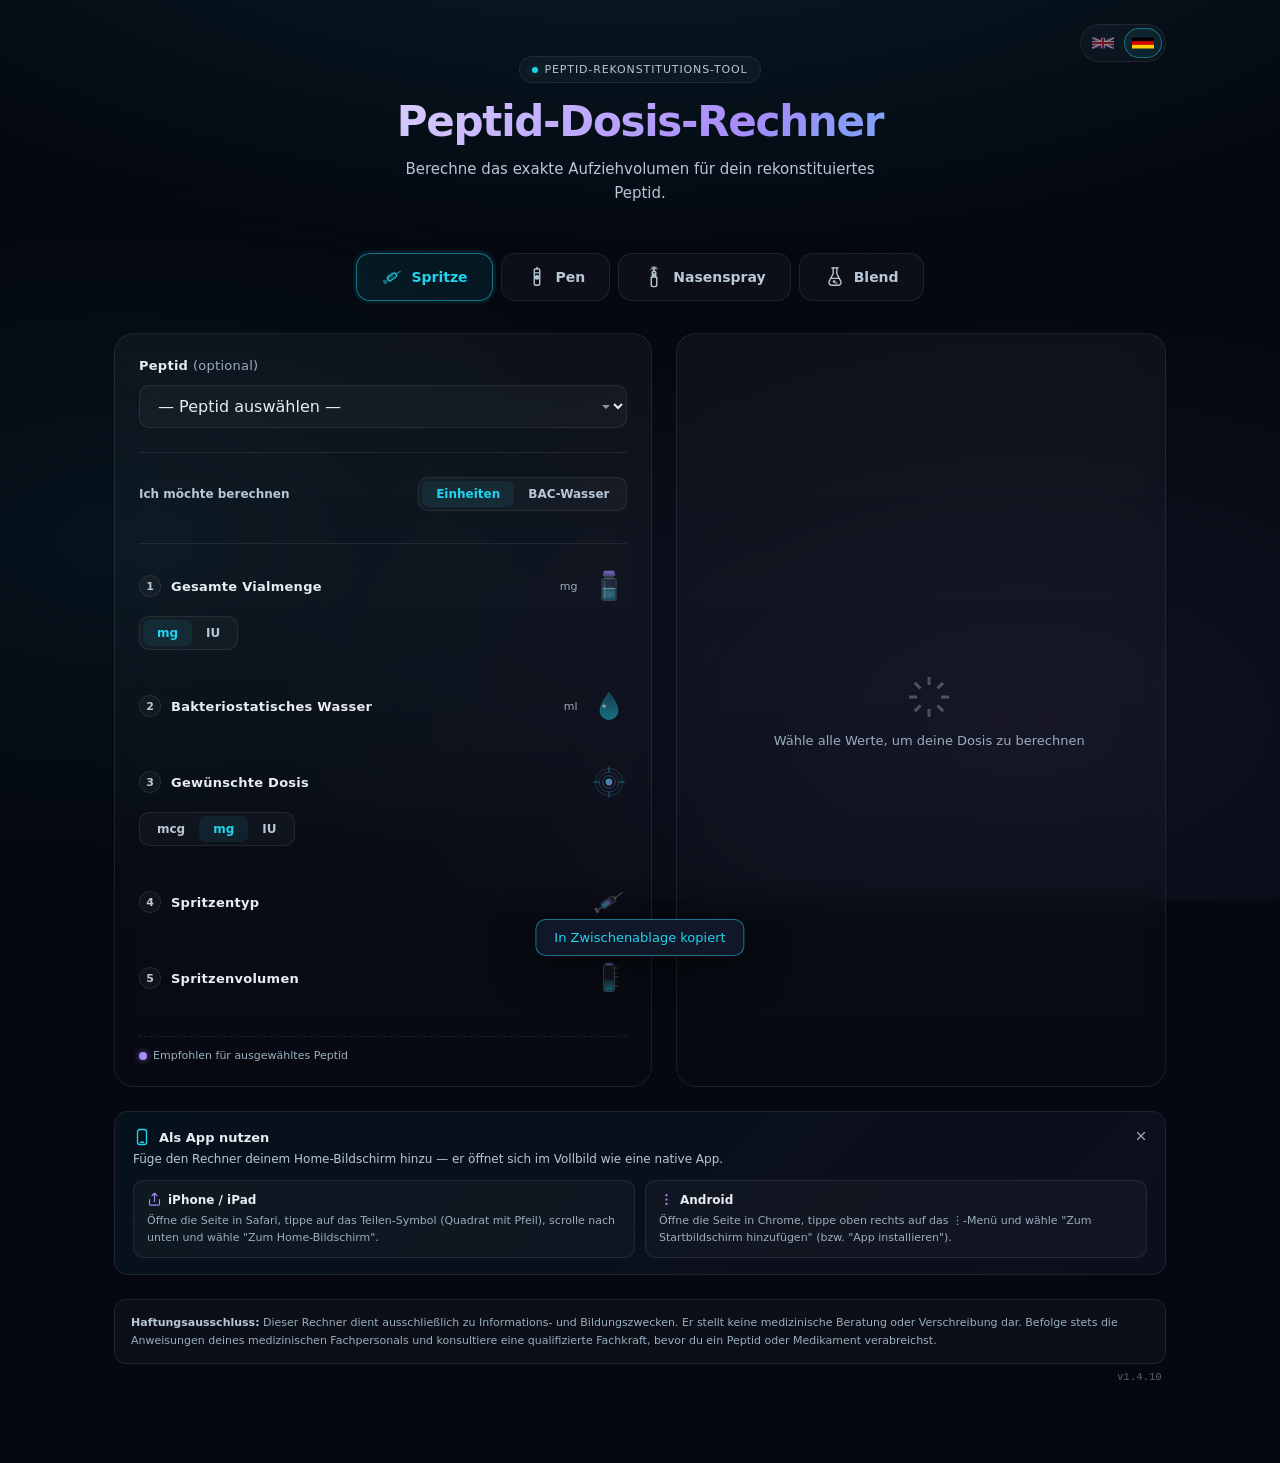
==== peptide-calculator/index.html @ 0750a454 "chore: redirect old /peptide-calculator/ path to the site root The repo was renamed to peptidelove.g" ====
<!DOCTYPE html>
<html lang="en">
<head>
<meta charset="UTF-8">
<meta name="viewport" content="width=device-width, initial-scale=1.0">
<title>Peptide Dose Calculator has moved</title>
<!-- This page lives at the old project URL (/peptide-calculator/).
     The site now lives at the site root, so send visitors there. -->
<link rel="canonical" href="https://peptidelove.github.io/">
<meta name="robots" content="noindex">
<meta http-equiv="refresh" content="0; url=/">
<style>
  html, body {
    margin: 0;
    min-height: 100vh;
    background: #050810;
    color: #e8ecf4;
    font-family: -apple-system, BlinkMacSystemFont, system-ui, 'Segoe UI', Roboto, sans-serif;
    display: flex;
    align-items: center;
    justify-content: center;
    text-align: center;
  }
  a { color: #22d3ee; }
</style>
<script>
  // Immediate redirect; replace() so the old URL doesn't stay in history.
  location.replace('/');
</script>
</head>
<body>
  <p>This page has moved to <a href="/">peptidelove.github.io</a> — redirecting…</p>
</body>
</html>
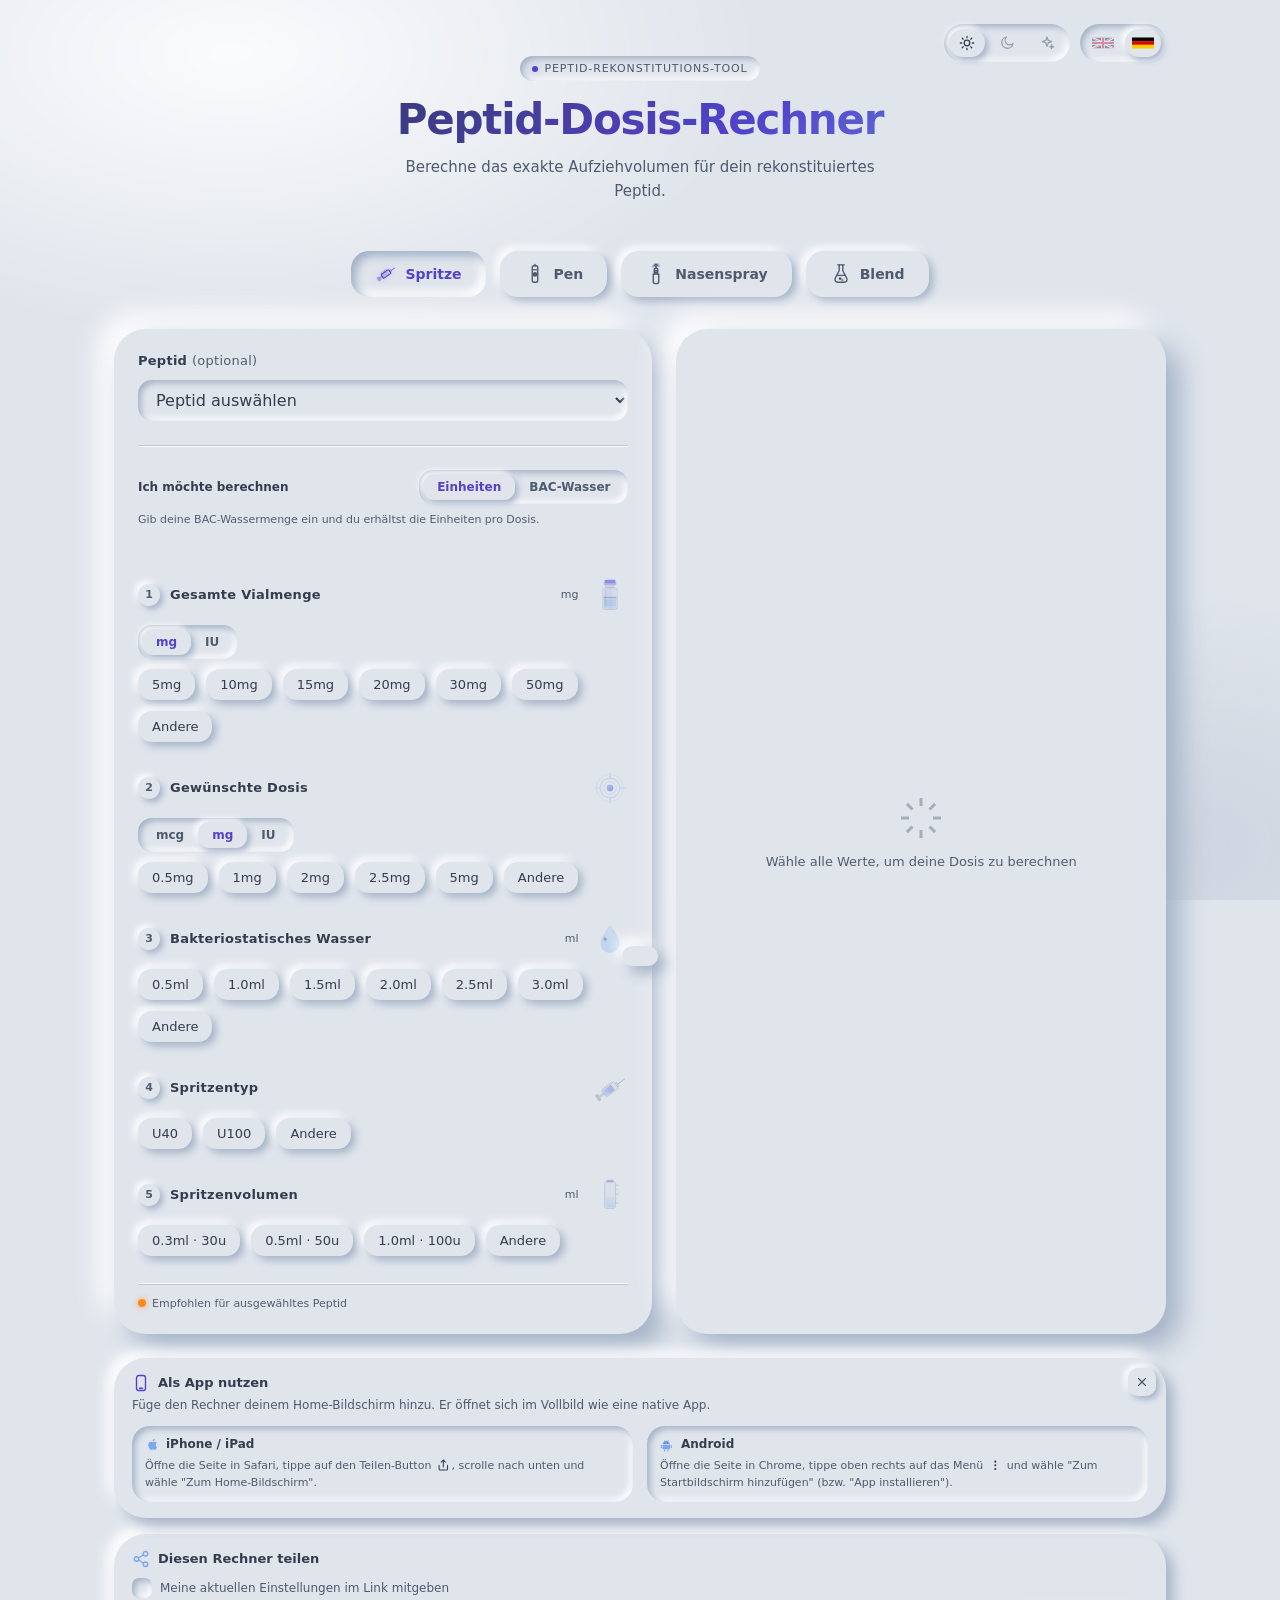
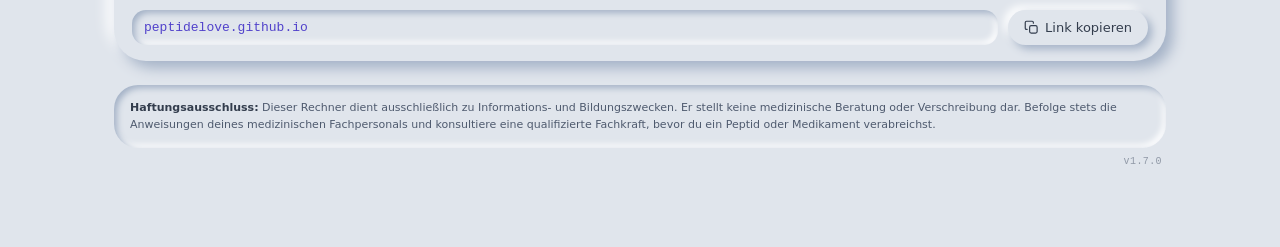
==== commit d4bce37e: "feat: v1.7.0: dark soft theme, top reset tab, shared corners, OLED colour Themes - New third theme: " ====
--- a/peptide-calculator/index.html
+++ b/peptide-calculator/index.html
@@ -29,6 +29,6 @@
 </script>
 </head>
 <body>
-  <p>This page has moved to <a href="/">peptidelove.github.io</a> — redirecting…</p>
+  <p>This page has moved to <a href="/">peptidelove.github.io</a>. Redirecting…</p>
 </body>
 </html>
